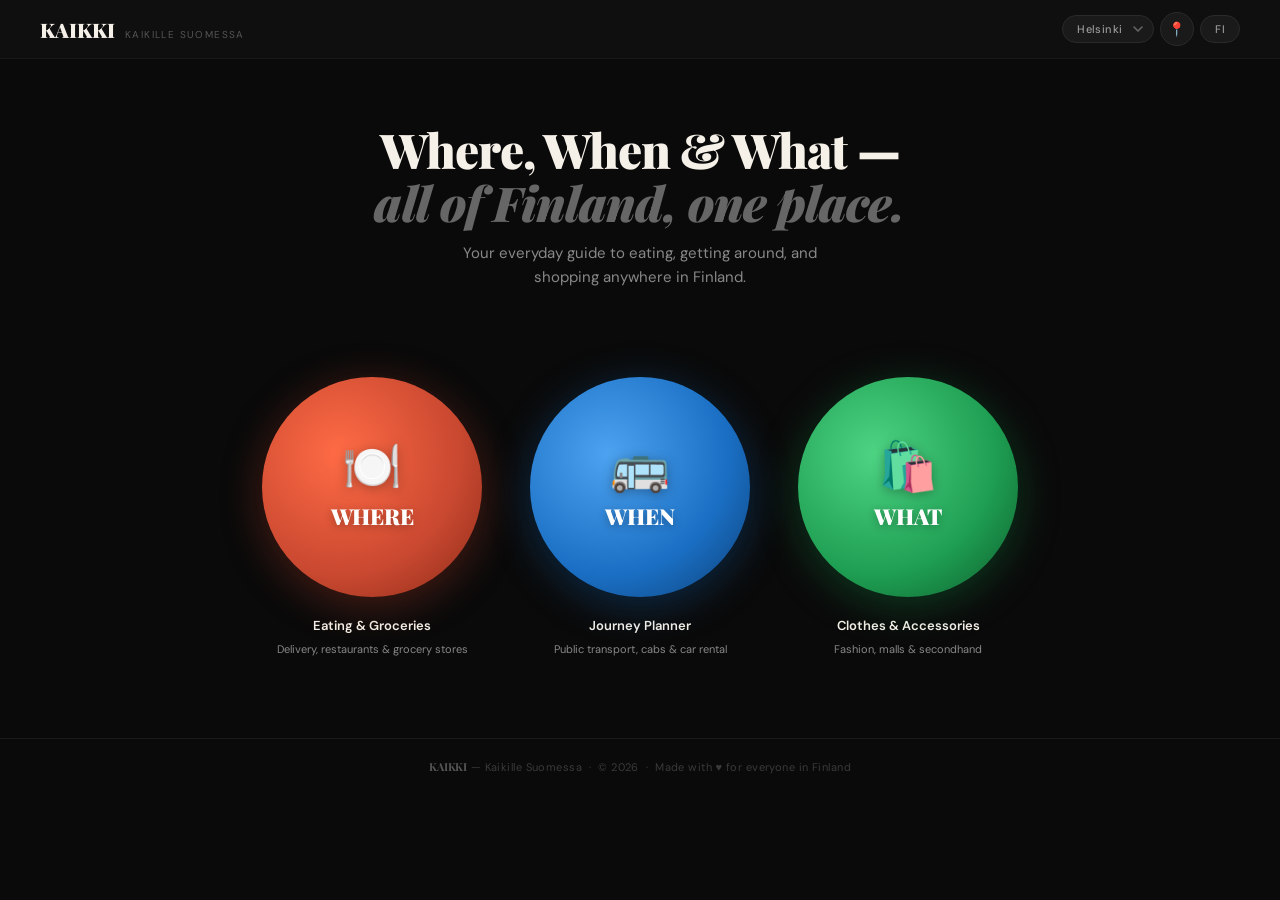
==== public/index.html @ 4e72f437 "Initial commit — KAIKKI app" ====
<!DOCTYPE html>
<html lang="en">
<head>
  <meta charset="UTF-8">
  <meta name="viewport" content="width=device-width, initial-scale=1.0">
  <title>KAIKKI — Kaikille Suomessa</title>
  <link rel="stylesheet" href="style.css">
  <script defer src="app.js"></script>
</head>
<body>

  <header>
    <div class="header-inner">
      <a href="index.html" class="logo">KAIKKI <span class="logo-sub">Kaikille Suomessa</span></a>
      <div class="controls">
        <select id="citySelect" class="ctrl" aria-label="Select city">
          <option value="helsinki">Helsinki</option>
          <option value="tampere">Tampere</option>
          <option value="turku">Turku</option>
        </select>
        <button id="geoBtn" class="ctrl geo-ctrl" title="Detect my location">📍</button>
        <button id="langToggle" class="ctrl">FI</button>
      </div>
    </div>
  </header>

  <div class="home-hero">
    <h1 data-i18n="home_title">Where, When &amp; What —<br><em>all of Finland, one place.</em></h1>
    <p data-i18n="home_sub">Your everyday guide to eating, getting around, and shopping anywhere in Finland.</p>
  </div>

  <div class="circles-wrap">

    <a class="circle-link" href="food.html">
      <div class="circle circle-food">
        <div class="circle-emoji">🍽️</div>
        <div class="circle-word" data-i18n="word_where">WHERE</div>
      </div>
      <div class="circle-caption">
        <strong data-i18n="circle_food_title">Eating &amp; Groceries</strong>
        <span data-i18n="circle_food_sub">Delivery, restaurants &amp; grocery stores</span>
      </div>
    </a>

    <a class="circle-link" href="travel.html">
      <div class="circle circle-travel">
        <div class="circle-emoji">🚌</div>
        <div class="circle-word" data-i18n="word_when">WHEN</div>
      </div>
      <div class="circle-caption">
        <strong data-i18n="circle_travel_title">Journey Planner</strong>
        <span data-i18n="circle_travel_sub">Public transport, cabs &amp; car rental</span>
      </div>
    </a>

    <a class="circle-link" href="shop.html">
      <div class="circle circle-shop">
        <div class="circle-emoji">🛍️</div>
        <div class="circle-word" data-i18n="word_what">WHAT</div>
      </div>
      <div class="circle-caption">
        <strong data-i18n="circle_shop_title">Clothes &amp; Accessories</strong>
        <span data-i18n="circle_shop_sub">Fashion, malls &amp; secondhand</span>
      </div>
    </a>

  </div>

  <footer>
    <p><strong>KAIKKI</strong> — Kaikille Suomessa &nbsp;·&nbsp; &copy; 2026 &nbsp;·&nbsp; <span data-i18n="footer_made">Made with ♥ for everyone in Finland</span></p>
  </footer>

</body>
</html>
---- public/style.css ----
@import url('https://fonts.googleapis.com/css2?family=Playfair+Display:wght@700;900&family=DM+Sans:opsz,wght@9..40,400;9..40,500;9..40,600&display=swap');

:root {
  --bg: #0a0a0a;
  --surface: #141414;
  --surface-raised: #1e1e1e;
  --border: #2a2a2a;
  --border-subtle: #1a1a1a;
  --text: #f5f0e8;
  --text-muted: #888;
  --text-faint: #444;
  --red: #e8472a;
  --red-dark: #c23a20;
  --blue: #1a6fc4;
  --blue-dark: #1459a0;
  --green: #1e9e52;
  --green-dark: #187a40;
  --font-display: 'Playfair Display', serif;
  --font-body: 'DM Sans', sans-serif;
  --ease: 0.22s cubic-bezier(0.4,0,0.2,1);
  --radius: 14px;
  --radius-sm: 9px;
}

*, *::before, *::after { box-sizing: border-box; margin: 0; padding: 0; }

body {
  font-family: var(--font-body);
  background: var(--bg);
  color: var(--text);
  min-height: 100vh;
}

/* ── HEADER ── */
header {
  background: #0f0f0f;
  border-bottom: 1px solid var(--border-subtle);
  padding: 0 28px;
  position: sticky;
  top: 0;
  z-index: 100;
}

.header-inner {
  max-width: 1200px;
  margin: 0 auto;
  height: 58px;
  display: flex;
  align-items: center;
  justify-content: space-between;
}

.logo {
  font-family: var(--font-display);
  font-size: 20px;
  font-weight: 900;
  color: var(--text);
  letter-spacing: 0em;
  text-decoration: none;
  display: flex;
  align-items: baseline;
  gap: 10px;
}

.logo-sub {
  font-family: var(--font-body);
  font-size: 10px;
  font-weight: 400;
  color: #555;
  letter-spacing: 0.14em;
  text-transform: uppercase;
}

.controls {
  display: flex;
  align-items: center;
  gap: 6px;
  flex-wrap: nowrap;
  min-width: 0;
}

select.ctrl {
  min-width: 0;
  max-width: 160px;
}

.ctrl {
  background: #1a1a1a;
  border: 1px solid #2a2a2a;
  color: #999;
  font-family: var(--font-body);
  font-size: 11px;
  font-weight: 500;
  padding: 6px 14px;
  border-radius: 999px;
  cursor: pointer;
  transition: var(--ease);
  letter-spacing: 0.04em;
  appearance: none;
  -webkit-appearance: none;
}

.ctrl:hover { background: #242424; color: var(--text); border-color: #3a3a3a; }

select.ctrl {
  padding-right: 28px;
  background-image: url("data:image/svg+xml,%3Csvg width='10' height='6' viewBox='0 0 10 6' xmlns='http://www.w3.org/2000/svg'%3E%3Cpath d='M1 1l4 4 4-4' stroke='%23666' stroke-width='1.5' fill='none' stroke-linecap='round'/%3E%3C/svg%3E");
  background-repeat: no-repeat;
  background-position: right 10px center;
  background-color: #1a1a1a;
}

.geo-ctrl {
  width: 34px; height: 34px;
  padding: 0;
  display: flex;
  align-items: center;
  justify-content: center;
  font-size: 14px;
  border-radius: 50%;
}

/* ── HOME LANDING ── */
.home-hero {
  text-align: center;
  padding: 64px 24px 48px;
}

.home-hero h1 {
  font-family: var(--font-display);
  font-size: clamp(28px, 4vw, 48px);
  font-weight: 900;
  letter-spacing: -0.02em;
  line-height: 1.1;
  color: var(--text);
  margin-bottom: 12px;
}

.home-hero h1 em {
  font-style: italic;
  color: #666;
}

.home-hero p {
  font-size: 15px;
  color: var(--text-muted);
  max-width: 420px;
  margin: 0 auto;
  line-height: 1.6;
}

/* ── CIRCLES ── */
.circles-wrap {
  display: flex;
  justify-content: center;
  align-items: center;
  gap: 48px;
  padding: 40px 24px 80px;
  flex-wrap: wrap;
}

.circle-link {
  display: flex;
  flex-direction: column;
  align-items: center;
  gap: 20px;
  text-decoration: none;
  cursor: pointer;
}

.circle {
  width: 220px;
  height: 220px;
  border-radius: 50%;
  display: flex;
  flex-direction: column;
  align-items: center;
  justify-content: center;
  gap: 10px;
  position: relative;
  transition: transform 0.3s cubic-bezier(0.34,1.56,0.64,1), box-shadow 0.3s var(--ease);
  cursor: pointer;
}

.circle:hover {
  transform: translateY(-8px) scale(1.04);
}

.circle-food {
  background: radial-gradient(circle at 35% 35%, #ff6b45, #c94830 60%, #8a2a18);
  box-shadow: 0 8px 40px rgba(201,72,48,0.35), 0 2px 8px rgba(0,0,0,0.4);
}
.circle-food:hover {
  box-shadow: 0 20px 60px rgba(201,72,48,0.55), 0 4px 16px rgba(0,0,0,0.4);
}

.circle-travel {
  background: radial-gradient(circle at 35% 35%, #4da3f0, #1a6fc4 60%, #0d3d73);
  box-shadow: 0 8px 40px rgba(26,111,196,0.35), 0 2px 8px rgba(0,0,0,0.4);
}
.circle-travel:hover {
  box-shadow: 0 20px 60px rgba(26,111,196,0.55), 0 4px 16px rgba(0,0,0,0.4);
}

.circle-shop {
  background: radial-gradient(circle at 35% 35%, #4dd483, #1e9e52 60%, #0d5a2a);
  box-shadow: 0 8px 40px rgba(30,158,82,0.35), 0 2px 8px rgba(0,0,0,0.4);
}
.circle-shop:hover {
  box-shadow: 0 20px 60px rgba(30,158,82,0.55), 0 4px 16px rgba(0,0,0,0.4);
}

.circle-emoji {
  font-size: 48px;
  line-height: 1;
  filter: drop-shadow(0 2px 6px rgba(0,0,0,0.3));
}

.circle-word {
  font-family: var(--font-display);
  font-size: 22px;
  font-weight: 900;
  color: #fff;
  letter-spacing: -0.01em;
  text-shadow: 0 2px 8px rgba(0,0,0,0.3);
}

.circle-caption {
  text-align: center;
  max-width: 200px;
}

.circle-caption strong {
  display: block;
  font-size: 13px;
  font-weight: 600;
  color: var(--text);
  margin-bottom: 3px;
}

.circle-caption span {
  font-size: 11px;
  color: var(--text-muted);
  line-height: 1.4;
}

/* ── SECTION PAGES ── */
.page-hero {
  padding: 40px 28px 32px;
  border-bottom: 1px solid var(--border-subtle);
  background: #0f0f0f;
}

.page-hero-inner {
  max-width: 800px;
  margin: 0 auto;
  display: flex;
  align-items: center;
  gap: 20px;
}

.page-back {
  background: #1a1a1a;
  border: 1px solid #2a2a2a;
  color: #999;
  font-family: var(--font-body);
  font-size: 12px;
  padding: 6px 14px;
  border-radius: 999px;
  cursor: pointer;
  text-decoration: none;
  transition: var(--ease);
  white-space: nowrap;
}
.page-back:hover { background: #242424; color: var(--text); }

.page-circle-mini {
  width: 52px;
  height: 52px;
  border-radius: 50%;
  display: flex;
  align-items: center;
  justify-content: center;
  font-size: 24px;
  flex-shrink: 0;
}

.mini-food   { background: radial-gradient(circle at 35% 35%, #ff6b45, #c94830); box-shadow: 0 4px 16px rgba(201,72,48,0.4); }
.mini-travel { background: radial-gradient(circle at 35% 35%, #4da3f0, #1a6fc4); box-shadow: 0 4px 16px rgba(26,111,196,0.4); }
.mini-shop   { background: radial-gradient(circle at 35% 35%, #4dd483, #1e9e52); box-shadow: 0 4px 16px rgba(30,158,82,0.4); }

.page-heading { flex: 1; }

.page-heading h1 {
  font-family: var(--font-display);
  font-size: clamp(20px, 3vw, 28px);
  font-weight: 900;
  color: var(--text);
  letter-spacing: -0.02em;
  line-height: 1.1;
}

.page-heading p {
  font-size: 13px;
  color: var(--text-muted);
  margin-top: 4px;
}

/* ── SECTION CONTENT GRID ── */
.section-grid {
  max-width: 800px;
  margin: 32px auto;
  padding: 0 28px 60px;
  display: flex;
  flex-direction: column;
  gap: 10px;
}

.group-label {
  font-size: 10px;
  font-weight: 500;
  color: var(--text-faint);
  letter-spacing: 0.14em;
  text-transform: uppercase;
  padding: 8px 0 4px;
  border-top: 1px solid var(--border-subtle);
  margin-top: 8px;
}

.group-label:first-child { border-top: none; margin-top: 0; padding-top: 0; }

/* ── BUTTONS ── */
.btn {
  display: flex;
  align-items: center;
  justify-content: space-between;
  padding: 13px 16px;
  border-radius: var(--radius-sm);
  background: var(--surface);
  border: 1px solid var(--border);
  font-family: var(--font-body);
  font-size: 13px;
  font-weight: 400;
  color: #ccc;
  text-decoration: none;
  transition: background var(--ease), border-color var(--ease), color var(--ease), transform var(--ease);
}

.btn:hover {
  background: #1e1e1e;
  border-color: #3a3a3a;
  color: var(--text);
  transform: translateX(3px);
}

.btn .arr { color: #3a3a3a; font-size: 12px; transition: color var(--ease); }
.btn:hover .arr { color: #666; }

.btn-row {
  display: grid;
  grid-template-columns: 1fr 1fr;
  gap: 8px;
}

.btn-primary-red   { background: var(--red);   border-color: var(--red);   color: #fff; }
.btn-primary-red:hover   { background: var(--red-dark); border-color: var(--red-dark); color: #fff; }
.btn-primary-blue  { background: var(--blue);  border-color: var(--blue);  color: #fff; }
.btn-primary-blue:hover  { background: var(--blue-dark); border-color: var(--blue-dark); color: #fff; }
.btn-primary-green { background: var(--green); border-color: var(--green); color: #fff; }
.btn-primary-green:hover { background: var(--green-dark); border-color: var(--green-dark); color: #fff; }

.btn-primary-red .arr,
.btn-primary-blue .arr,
.btn-primary-green .arr { color: rgba(255,255,255,0.5); }

/* ── LIVE TRANSIT ── */
.live-panel {
  background: #0b1929;
  border: 1px solid #1a3050;
  border-radius: var(--radius-sm);
  padding: 14px 16px;
  margin-top: 4px;
}

.live-header {
  display: flex;
  align-items: center;
  gap: 8px;
  font-size: 10px;
  font-weight: 600;
  color: #4a7fb5;
  letter-spacing: 0.1em;
  text-transform: uppercase;
  margin-bottom: 10px;
}

.live-dot {
  width: 7px; height: 7px;
  border-radius: 50%;
  background: #4a7fb5;
  animation: pulse 1.6s ease-in-out infinite;
}

@keyframes pulse {
  0%,100% { opacity:1; transform:scale(1); }
  50% { opacity:0.3; transform:scale(0.6); }
}

.panel-loading { font-size: 12px; color: #666; font-style: italic; }

#stops-list { list-style: none; }
#stops-list li {
  font-size: 12px;
  color: #6a9fd0;
  padding: 6px 0;
  border-bottom: 1px solid #1a3050;
  display: flex;
  align-items: center;
  gap: 6px;
}
#stops-list li:last-child { border: none; }

/* ── VIBE CARD ── */
.vibe-card {
  background: #131000;
  border: 1px solid #2a2200;
  border-radius: var(--radius-sm);
  padding: 14px 16px;
  display: flex;
  align-items: center;
  gap: 14px;
}
.vibe-icon { font-size: 28px; flex-shrink: 0; }
.vibe-label { font-size: 10px; font-weight: 600; color: #7a6200; text-transform: uppercase; letter-spacing: 0.1em; margin-bottom: 3px; }
#vibe-text { font-size: 12px; color: #9a8200; }

/* ── FOOTER ── */
footer {
  background: #0a0a0a;
  border-top: 1px solid var(--border-subtle);
  padding: 20px 28px;
  text-align: center;
  font-size: 11px;
  color: #3a3a3a;
  letter-spacing: 0.04em;
}

footer strong {
  font-family: var(--font-display);
  color: #555;
  letter-spacing: -0.01em;
}

/* ── ANIMATIONS ── */
.circle-link {
  opacity: 0;
  transform: translateY(24px);
  animation: floatUp 0.5s cubic-bezier(0.34,1.3,0.64,1) forwards;
}
.circle-link:nth-child(1) { animation-delay: 0.1s; }
.circle-link:nth-child(2) { animation-delay: 0.2s; }
.circle-link:nth-child(3) { animation-delay: 0.3s; }

@keyframes floatUp {
  to { opacity: 1; transform: translateY(0); }
}

.section-grid .btn,
.section-grid .btn-row,
.section-grid .live-panel,
.section-grid .vibe-card {
  opacity: 0;
  animation: fadeIn 0.35s var(--ease) forwards;
}

@keyframes fadeIn { to { opacity: 1; } }

/* stagger each child in section-grid */
.section-grid > *:nth-child(1)  { animation-delay: 0.05s; }
.section-grid > *:nth-child(2)  { animation-delay: 0.10s; }
.section-grid > *:nth-child(3)  { animation-delay: 0.15s; }
.section-grid > *:nth-child(4)  { animation-delay: 0.20s; }
.section-grid > *:nth-child(5)  { animation-delay: 0.25s; }
.section-grid > *:nth-child(6)  { animation-delay: 0.30s; }
.section-grid > *:nth-child(7)  { animation-delay: 0.35s; }
.section-grid > *:nth-child(8)  { animation-delay: 0.40s; }
.section-grid > *:nth-child(9)  { animation-delay: 0.45s; }
.section-grid > *:nth-child(10) { animation-delay: 0.50s; }
.section-grid > *:nth-child(11) { animation-delay: 0.55s; }
.section-grid > *:nth-child(12) { animation-delay: 0.60s; }

/* ── RESPONSIVE ── */

/* Tablet: 641px – 900px */
@media (max-width: 900px) {
  .circles-wrap {
    gap: 36px;
  }

  .circle {
    width: 190px;
    height: 190px;
  }

  .circle-emoji { font-size: 44px; }
  .circle-word  { font-size: 20px; }

  .section-grid {
    padding: 0 20px 48px;
  }
}

/* Mobile: ≤640px — the main target */
@media (max-width: 640px) {

  /* Header */
  header {
    padding: 0 16px;
  }

  .header-inner {
    height: auto;
    flex-direction: column;
    align-items: flex-start;
    gap: 10px;
    padding: 12px 0;
  }

  .logo { font-size: 18px; }
  .logo-sub { font-size: 9px; }

  .controls {
    width: 100%;
    justify-content: space-between;
  }

  select.ctrl {
    flex: 1;
    font-size: 12px;
  }

  /* Home hero */
  .home-hero {
    padding: 36px 20px 28px;
  }

  .home-hero h1 {
    font-size: clamp(22px, 7vw, 30px);
  }

  .home-hero p {
    font-size: 13px;
  }

  /* Circles — stack vertically on small phones,
     or show 1 column if very narrow */
  .circles-wrap {
    flex-direction: column;
    align-items: center;
    gap: 28px;
    padding: 28px 20px 56px;
  }

  .circle {
    width: 200px;
    height: 200px;
  }

  .circle-emoji { font-size: 42px; }
  .circle-word  { font-size: 20px; }

  .circle-caption strong { font-size: 14px; }
  .circle-caption span   { font-size: 12px; }

  /* Page hero (section pages) */
  .page-hero {
    padding: 20px 16px 18px;
  }

  .page-hero-inner {
    gap: 12px;
    flex-wrap: wrap;
  }

  .page-circle-mini {
    width: 42px;
    height: 42px;
    font-size: 20px;
  }

  .page-heading h1 {
    font-size: clamp(16px, 5vw, 22px);
  }

  .page-back {
    font-size: 11px;
    padding: 5px 10px;
  }

  /* Section grid */
  .section-grid {
    margin: 20px auto;
    padding: 0 16px 48px;
    gap: 8px;
  }

  /* Buttons — bigger tap targets on mobile */
  .btn {
    padding: 14px 14px;
    font-size: 13px;
    border-radius: 10px;
  }

  /* Two-column rows collapse to one column */
  .btn-row {
    grid-template-columns: 1fr;
  }

  /* Live panel */
  .live-panel {
    padding: 12px 14px;
  }

  #stops-list li {
    font-size: 12px;
    padding: 7px 0;
  }

  /* Vibe card */
  .vibe-card {
    padding: 12px 14px;
  }

  .vibe-icon { font-size: 24px; }

  /* Footer */
  footer {
    padding: 16px;
    font-size: 11px;
    line-height: 1.6;
  }
}

/* Very small phones: ≤380px */
@media (max-width: 380px) {
  .circle {
    width: 170px;
    height: 170px;
  }

  .circle-emoji { font-size: 36px; }
  .circle-word  { font-size: 18px; }

  .home-hero h1 { font-size: 22px; }
}
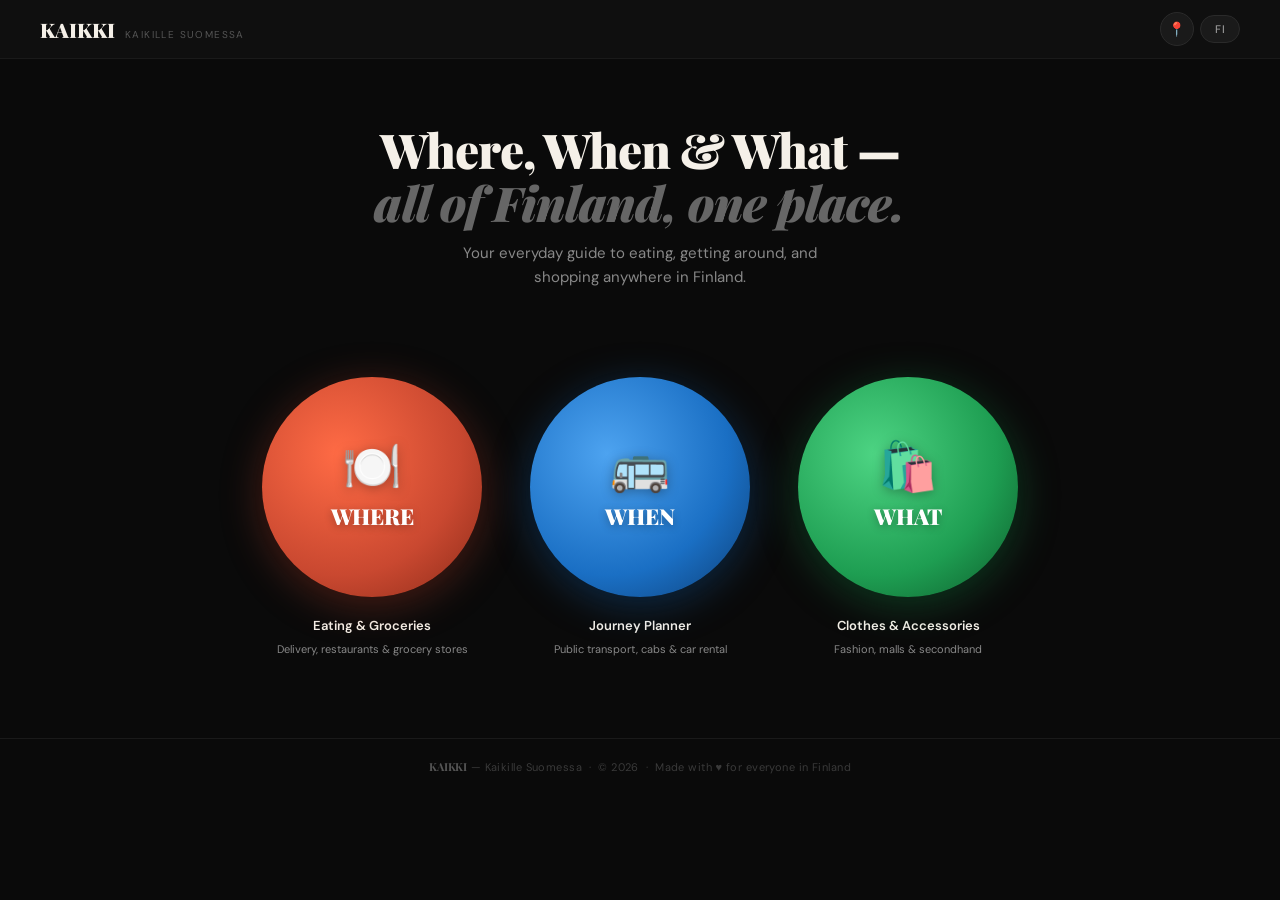
==== commit 5e7bf4e3: "GPS-enabled, remove hard-coded cities" ====
--- a/public/index.html
+++ b/public/index.html
@@ -13,11 +13,6 @@
     <div class="header-inner">
       <a href="index.html" class="logo">KAIKKI <span class="logo-sub">Kaikille Suomessa</span></a>
       <div class="controls">
-        <select id="citySelect" class="ctrl" aria-label="Select city">
-          <option value="helsinki">Helsinki</option>
-          <option value="tampere">Tampere</option>
-          <option value="turku">Turku</option>
-        </select>
         <button id="geoBtn" class="ctrl geo-ctrl" title="Detect my location">📍</button>
         <button id="langToggle" class="ctrl">FI</button>
       </div>
